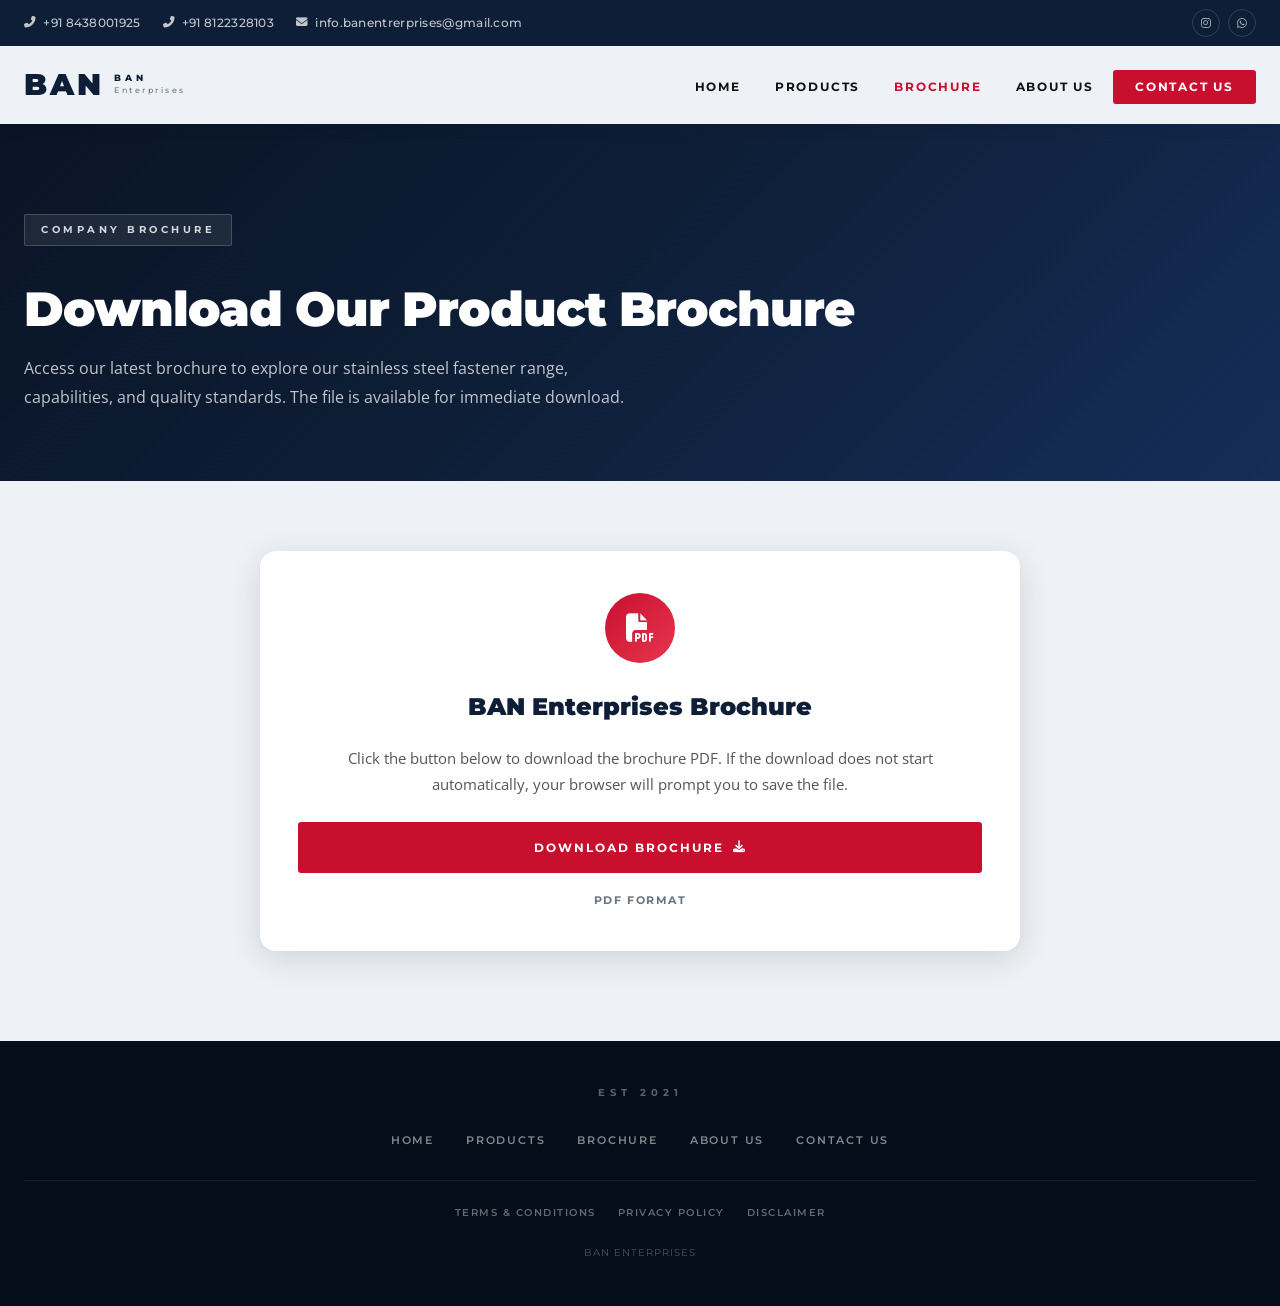
==== brochure.html @ c452292e "6th commit" ====
﻿<!DOCTYPE html>
<html lang="en">
<head>
    <meta charset="UTF-8">
    <meta name="viewport" content="width=device-width, initial-scale=1.0">
    <meta name="description" content="BAN Enterprises Brochure Download">
    <title>BAN Enterprises | Brochure</title>
    <link rel="preconnect" href="https://fonts.googleapis.com">
    <link rel="preconnect" href="https://fonts.gstatic.com" crossorigin>
    <link href="https://fonts.googleapis.com/css2?family=Montserrat:wght@300;400;500;600;700;800;900&family=Open+Sans:wght@300;400;500;600&display=swap" rel="stylesheet">
    <link rel="stylesheet" href="https://cdnjs.cloudflare.com/ajax/libs/font-awesome/6.5.0/css/all.min.css">
    <link rel="stylesheet" href="style.css">
    <style>
        .brochure-hero {
            background: linear-gradient(135deg, #0A1426 0%, var(--primary) 45%, var(--primary-mid) 100%);
            color: var(--white);
            padding: 90px 0 70px;
        }

        .brochure-hero .hero-tag {
            background: rgba(255,255,255,0.08);
            border: 1px solid rgba(255,255,255,0.18);
            color: rgba(255,255,255,0.82);
        }

        .brochure-hero h1 {
            font-family: var(--font-heading);
            font-size: 48px;
            font-weight: 900;
            line-height: 1.08;
            letter-spacing: -1px;
            margin: 16px 0 18px;
        }

        .brochure-hero p {
            font-size: 16px;
            color: rgba(255,255,255,0.75);
            max-width: 620px;
            line-height: 1.8;
        }

        .brochure-section {
            padding: 70px 0 90px;
        }

        .brochure-card {
            background: var(--white);
            border-radius: var(--radius-lg);
            box-shadow: var(--shadow-md);
            padding: 42px 38px;
            display: grid;
            gap: 18px;
            max-width: 760px;
            margin: 0 auto;
            text-align: center;
        }

        .brochure-icon {
            width: 70px;
            height: 70px;
            border-radius: 50%;
            margin: 0 auto 6px;
            display: flex;
            align-items: center;
            justify-content: center;
            background: linear-gradient(135deg, var(--accent) 0%, var(--accent-light) 100%);
            color: var(--white);
            font-size: 28px;
        }

        .brochure-card h2 {
            font-family: var(--font-heading);
            font-size: 24px;
            font-weight: 900;
            color: var(--primary);
        }

        .brochure-card p {
            font-size: 15px;
            color: var(--text-secondary);
            line-height: 1.75;
        }

        .download-btn {
            margin-top: 6px;
            justify-content: center;
        }

        .file-note {
            font-family: var(--font-heading);
            font-size: 11px;
            font-weight: 700;
            letter-spacing: 1.6px;
            color: var(--medium-gray);
            text-transform: uppercase;
        }

        @media (max-width: 768px) {
            .brochure-hero h1 { font-size: 36px; }
            .brochure-card { padding: 34px 24px; }
        }

        @media (max-width: 480px) {
            .brochure-hero h1 { font-size: 30px; }
        }
    </style>
</head>
<body>

    <!-- ===== TOP BAR ===== -->
    <div class="top-bar">
        <div class="container">
            <div class="top-bar-inner">
                <div class="top-contact">
                    <a href="tel:+918438001925"><i class="fas fa-phone-alt"></i> +91 8438001925</a>
                    <a href="tel:+918122328103"><i class="fas fa-phone-alt"></i> +91 8122328103</a>
                    <a href="info.banentrerprises@gmail.com"><i class="fas fa-envelope"></i> info.banentrerprises@gmail.com</a>
                </div>
                <div class="top-social">
                    <a href="https://instagram.com/bane.nterprises/" target="_blank" rel="noopener" aria-label="Instagram"><i class="fab fa-instagram"></i></a>
                    <a href="https://wa.me/918438001925" target="_blank" rel="noopener" aria-label="WhatsApp"><i class="fab fa-whatsapp"></i></a>
                </div>
            </div>
        </div>
    </div>

    <!-- ===== HEADER / NAVBAR ===== -->
    <header class="header" id="header">
        <div class="container">
            <nav class="navbar">
                <a href="index.html" class="logo">
                    <img src="https://media.siwindia.com/assets/images/siw-logo.webp"
                         alt="BAN Enterprises"
                         class="logo-img"
                         onerror="this.style.display='none'; document.querySelector('.logo-fallback').style.display='flex'">
                    <div class="logo-fallback">
                        <span class="logo-siw">BAN</span>
                        <div class="logo-sub">
                            <span>BAN</span>
                            <span>Enterprises</span>
                        </div>
                    </div>
                </a>
                <button class="hamburger" id="hamburger" aria-label="Toggle navigation" aria-expanded="false">
                    <span></span>
                    <span></span>
                    <span></span>
                </button>
                <ul class="nav-links" id="navLinks">
                    <li><a href="index.html" class="nav-item">HOME</a></li>
                    <li><a href="products.html" class="nav-item">PRODUCTS</a></li>
                    <li><a href="brochure.html" class="nav-item active">BROCHURE</a></li>
                    <li><a href="index.html#about" class="nav-item">ABOUT US</a></li>
                    <li><a href="index.html#contact" class="nav-item btn-nav">CONTACT US</a></li>
                </ul>
            </nav>
        </div>
    </header>

    <!-- ===== HERO ===== -->
    <section class="brochure-hero">
        <div class="container">
            <span class="hero-tag">COMPANY BROCHURE</span>
            <h1>Download Our Product Brochure</h1>
            <p>Access our latest brochure to explore our stainless steel fastener range, capabilities, and quality standards. The file is available for immediate download.</p>
        </div>
    </section>

    <!-- ===== BROCHURE DOWNLOAD ===== -->
    <section class="brochure-section">
        <div class="container">
            <div class="brochure-card">
                <div class="brochure-icon"><i class="fas fa-file-pdf"></i></div>
                <h2>BAN Enterprises Brochure</h2>
                <p>Click the button below to download the brochure PDF. If the download does not start automatically, your browser will prompt you to save the file.</p>
                <a class="btn btn-primary download-btn" href="assets/brochure.pdf" download>
                    DOWNLOAD BROCHURE <i class="fas fa-download"></i>
                </a>
                <div class="file-note">PDF FORMAT</div>
            </div>
        </div>
    </section>

    <!-- ===== FOOTER ===== -->
    <footer class="footer">
        <div class="container">
            <div class="footer-inner">
                <div class="footer-logo-wrap">
                    <img src="https://media.siwindia.com/assets/images/siw-logo.webp" alt="BAN Enterprises" class="footer-logo-img" onerror="this.style.display='none'">
                    <span class="est-badge">EST 2021</span>
                </div>
                <nav class="footer-nav" aria-label="Footer navigation">
                    <a href="index.html">HOME</a>
                    <a href="products.html">PRODUCTS</a>
                    <a href="brochure.html">BROCHURE</a>
                    <a href="index.html#about">ABOUT US</a>
                    <a href="index.html#contact">CONTACT US</a>
                </nav>
                <div class="footer-divider"></div>
                <div class="footer-legal">
                    <a href="#">TERMS &amp; CONDITIONS</a>
                    <a href="#">PRIVACY POLICY</a>
                    <a href="#">DISCLAIMER</a>
                </div>
                <div class="footer-credit">BAN Enterprises</div>
            </div>
        </div>
    </footer>

    <script src="script.js"></script>
</body>
</html>
---- style.css ----
/* ============================================================
   BAN Enterprises
   style.css
   ============================================================ */

/* ===== CSS VARIABLES ===== */
:root {
    --primary:       #0D1E36;
    --primary-mid:   #162D58;
    --primary-light: #1E3E78;
    --accent:        #C8102E;
    --accent-light:  #E8354F;
    --gold:          #D4AF37;
    --gold-light:    #F0CB5C;
    --white:         #FFFFFF;
    --page-bg:       #EEF2F6;
    --off-white:     #F3F6FA;
    --light-gray:    #E9ECEF;
    --medium-gray:   #6C757D;
    --dark-gray:     #343A40;
    --text-primary:  #111111;
    --text-secondary:#555555;
    --shadow-sm:     0 2px 10px rgba(0,0,0,0.06);
    --shadow:        0 4px 20px rgba(0,0,0,0.09);
    --shadow-md:     0 8px 32px rgba(0,0,0,0.13);
    --shadow-lg:     0 16px 50px rgba(0,0,0,0.18);
    --radius:        8px;
    --radius-lg:     16px;
    --transition:    0.3s ease;
    --font-heading:  'Montserrat', sans-serif;
    --font-body:     'Open Sans', sans-serif;
}

/* ===== RESET & BASE ===== */
*, *::before, *::after {
    box-sizing: border-box;
    margin: 0;
    padding: 0;
}

html {
    scroll-behavior: smooth;
    font-size: 16px;
}

body {
    font-family: var(--font-body);
    color: var(--text-primary);
    background: var(--page-bg);
    line-height: 1.65;
    overflow-x: hidden;
    -webkit-font-smoothing: antialiased;
}

img {
    max-width: 100%;
    height: auto;
    display: block;
}

a {
    text-decoration: none;
    color: inherit;
    transition: var(--transition);
}

ul { list-style: none; }

button { font-family: inherit; }

/* ===== CONTAINER ===== */
.container {
    max-width: 1280px;
    margin: 0 auto;
    padding: 0 24px;
}

/* ===== BUTTONS ===== */
.btn {
    display: inline-flex;
    align-items: center;
    gap: 9px;
    padding: 14px 32px;
    font-family: var(--font-heading);
    font-size: 12px;
    font-weight: 700;
    letter-spacing: 2px;
    text-transform: uppercase;
    border: 2px solid transparent;
    cursor: pointer;
    transition: var(--transition);
    border-radius: 3px;
    white-space: nowrap;
}

.btn-primary {
    background: var(--accent);
    color: var(--white);
    border-color: var(--accent);
}

.btn-primary:hover {
    background: var(--accent-light);
    border-color: var(--accent-light);
    transform: translateY(-2px);
    box-shadow: 0 8px 24px rgba(200,16,46,0.35);
}

.btn-outline {
    background: transparent;
    color: var(--primary);
    border-color: var(--primary);
}

.btn-outline:hover {
    background: var(--primary);
    color: var(--white);
    transform: translateY(-2px);
}

/* ===== SCROLL-REVEAL ===== */
.reveal {
    opacity: 0;
    transform: translateY(28px);
    transition: opacity 0.65s ease, transform 0.65s ease;
}

.reveal.revealed {
    opacity: 1;
    transform: translateY(0);
}

/* ===== TOP BAR ===== */
.top-bar {
    background: var(--primary);
    padding: 9px 0;
    position: relative;
    z-index: 1001;
}

.top-bar-inner {
    display: flex;
    justify-content: space-between;
    align-items: center;
}

.top-contact {
    display: flex;
    gap: 22px;
}

.top-contact a {
    color: rgba(255,255,255,0.75);
    display: flex;
    align-items: center;
    gap: 7px;
    font-family: var(--font-heading);
    font-size: 11.5px;
    font-weight: 500;
    letter-spacing: 0.3px;
}

.top-contact a:hover { color: var(--white); }

.top-social {
    display: flex;
    gap: 8px;
}

.top-social a {
    color: rgba(255,255,255,0.65);
    width: 28px;
    height: 28px;
    display: flex;
    align-items: center;
    justify-content: center;
    border-radius: 50%;
    font-size: 11px;
    transition: var(--transition);
    border: 1px solid rgba(255,255,255,0.15);
}

.top-social a:hover {
    background: var(--accent);
    border-color: var(--accent);
    color: var(--white);
}

/* ===== HEADER ===== */
.header {
    background: var(--page-bg);
    position: sticky;
    top: 0;
    z-index: 1000;
    box-shadow: 0 2px 16px rgba(0,0,0,0.07);
    transition: box-shadow var(--transition);
}

.header.scrolled {
    box-shadow: 0 4px 30px rgba(0,0,0,0.14);
}

.navbar {
    display: flex;
    align-items: center;
    justify-content: space-between;
    padding: 14px 0;
}

/* Logo */
.logo {
    display: flex;
    align-items: center;
    gap: 12px;
    flex-shrink: 0;
}

.logo-img {
    height: 50px;
    width: auto;
    object-fit: contain;
}

.logo-fallback {
    display: none;
    align-items: center;
    gap: 10px;
}

.logo-siw {
    font-family: var(--font-heading);
    font-size: 30px;
    font-weight: 900;
    color: var(--primary);
    letter-spacing: 3px;
}

.logo-sub {
    display: flex;
    flex-direction: column;
}

.logo-sub span:first-child {
    font-family: var(--font-heading);
    font-size: 9px;
    font-weight: 800;
    color: var(--primary);
    letter-spacing: 4px;
    line-height: 1.2;
}

.logo-sub span:last-child {
    font-family: var(--font-heading);
    font-size: 8px;
    font-weight: 500;
    color: var(--medium-gray);
    letter-spacing: 2.5px;
}

/* Nav Links */
.nav-links {
    display: flex;
    align-items: center;
    gap: 4px;
}

.nav-links .nav-item {
    font-family: var(--font-heading);
    font-size: 11.5px;
    font-weight: 700;
    letter-spacing: 1.8px;
    color: var(--text-primary);
    padding: 9px 15px;
    border-radius: 3px;
    transition: var(--transition);
    text-transform: uppercase;
}

.nav-links .nav-item:hover,
.nav-links .nav-item.active {
    color: var(--accent);
}

.nav-links .btn-nav {
    background: var(--accent);
    color: var(--white);
    padding: 10px 22px;
    border-radius: 3px;
    letter-spacing: 1.8px;
}

.nav-links .btn-nav:hover {
    background: var(--primary);
    color: var(--white);
}

/* Hamburger */
.hamburger {
    display: none;
    flex-direction: column;
    gap: 5px;
    cursor: pointer;
    background: none;
    border: none;
    padding: 6px;
}

.hamburger span {
    display: block;
    width: 24px;
    height: 2px;
    background: var(--primary);
    border-radius: 2px;
    transition: var(--transition);
    transform-origin: center;
}

.hamburger.active span:nth-child(1) { transform: rotate(45deg) translate(5px, 5px); }
.hamburger.active span:nth-child(2) { opacity: 0; transform: scaleX(0); }
.hamburger.active span:nth-child(3) { transform: rotate(-45deg) translate(5px, -5px); }

/* ===== SECTION COMMON ===== */
.section { padding: 96px 0; }

.section-label {
    display: inline-block;
    font-family: var(--font-heading);
    font-size: 10.5px;
    font-weight: 700;
    letter-spacing: 4px;
    color: var(--accent);
    text-transform: uppercase;
    margin-bottom: 12px;
}

.section-title {
    font-family: var(--font-heading);
    font-size: 40px;
    font-weight: 900;
    color: var(--primary);
    line-height: 1.08;
    letter-spacing: -0.5px;
}

.section-header {
    display: flex;
    flex-wrap: wrap;
    align-items: flex-end;
    justify-content: space-between;
    gap: 20px;
    margin-bottom: 52px;
}

.section-header.centered {
    flex-direction: column;
    align-items: center;
    text-align: center;
}

.section-header-text {
    display: flex;
    flex-direction: column;
}

/* ===== HERO SECTION ===== */
.hero {
    background: linear-gradient(135deg, #080f1e 0%, var(--primary) 40%, var(--primary-mid) 100%);
    min-height: 88vh;
    display: flex;
    flex-direction: column;
    justify-content: center;
    position: relative;
    overflow: hidden;
}

/* Subtle dot-grid overlay */
.hero::before {
    content: '';
    position: absolute;
    inset: 0;
    background-image: radial-gradient(rgba(255,255,255,0.04) 1px, transparent 1px);
    background-size: 32px 32px;
    pointer-events: none;
}

.hero-inner {
    display: flex;
    align-items: center;
    gap: 70px;
    padding: 80px 0 40px;
    position: relative;
    z-index: 1;
}

/* Hero Content */
.hero-content { flex: 1; }

.hero-tag {
    display: inline-block;
    background: rgba(255,255,255,0.08);
    border: 1px solid rgba(255,255,255,0.18);
    color: rgba(255,255,255,0.8);
    font-family: var(--font-heading);
    font-size: 10px;
    font-weight: 700;
    letter-spacing: 3.5px;
    text-transform: uppercase;
    padding: 7px 16px;
    border-radius: 2px;
    margin-bottom: 22px;
}

.hero-title {
    font-family: var(--font-heading);
    font-size: 58px;
    font-weight: 900;
    line-height: 1.05;
    letter-spacing: -1.5px;
    color: var(--white);
    margin-bottom: 22px;
}

.hero-title span {
    display: block;
    color: var(--gold);
}

.hero-desc {
    font-size: 17px;
    color: rgba(255,255,255,0.75);
    margin-bottom: 38px;
    max-width: 460px;
    line-height: 1.75;
}

.hero-cta { margin-bottom: 52px; }

/* Stats */
.hero-stats {
    display: flex;
    align-items: stretch;
    background: rgba(255,255,255,0.06);
    border: 1px solid rgba(255,255,255,0.12);
    border-radius: 8px;
    padding: 26px 30px;
    backdrop-filter: blur(8px);
    max-width: 600px;
}

.stat-item {
    flex: 1;
    display: flex;
    flex-direction: column;
    align-items: center;
    text-align: center;
}

.stat-val {
    display: flex;
    align-items: baseline;
    gap: 1px;
    line-height: 1;
    margin-bottom: 8px;
}

.stat-number {
    font-family: var(--font-heading);
    font-size: 42px;
    font-weight: 900;
    color: var(--gold);
    line-height: 1;
}

.stat-plus {
    font-family: var(--font-heading);
    font-size: 26px;
    font-weight: 900;
    color: var(--gold);
}

.stat-label {
    font-family: var(--font-heading);
    font-size: 10px;
    font-weight: 600;
    color: rgba(255,255,255,0.6);
    letter-spacing: 1.5px;
    text-transform: uppercase;
}

.stat-divider {
    width: 1px;
    background: rgba(255,255,255,0.15);
    margin: 0 18px;
    align-self: stretch;
}

/* Hero Image */
.hero-image {
    flex: 0 0 48%;
    display: flex;
    justify-content: center;
    align-items: center;
}

.hero-image img {
    max-height: 520px;
    width: auto;
    object-fit: contain;
    filter: drop-shadow(0 24px 48px rgba(0,0,0,0.35));
    animation: heroFloat 5s ease-in-out infinite;
}

@keyframes heroFloat {
    0%, 100% { transform: translateY(0px); }
    50%       { transform: translateY(-14px); }
}

/* Certifications Strip */
.hero-certifications {
    background: rgba(255,255,255,0.04);
    border-top: 1px solid rgba(255,255,255,0.08);
    padding: 26px 0;
    position: relative;
    z-index: 1;
}

.cert-label {
    font-family: var(--font-heading);
    font-size: 10px;
    font-weight: 700;
    letter-spacing: 3.5px;
    color: rgba(255,255,255,0.45);
    text-transform: uppercase;
    text-align: center;
    margin-bottom: 18px;
}

.cert-logos {
    display: flex;
    align-items: center;
    justify-content: center;
    gap: 44px;
    flex-wrap: wrap;
}

.cert-logos img {
    height: 52px;
    width: auto;
    object-fit: contain;
    filter: brightness(0) invert(1);
    opacity: 0.65;
    transition: var(--transition);
}

.cert-logos img:hover { opacity: 1; }

/* ===== PRODUCTS SECTION ===== */
.products-section { background: var(--off-white); }

.products-grid {
    display: grid;
    grid-template-columns: repeat(3, 1fr);
    gap: 24px;
}

.product-card {
    background: var(--white);
    border-radius: var(--radius);
    padding: 36px 30px;
    box-shadow: var(--shadow);
    transition: transform var(--transition), box-shadow var(--transition), border-color var(--transition);
    border-bottom: 3px solid transparent;
    position: relative;
    overflow: hidden;
}

.product-card::after {
    content: '';
    position: absolute;
    top: 0; left: 0; right: 0;
    height: 3px;
    background: var(--accent);
    transform: scaleX(0);
    transition: transform var(--transition);
    transform-origin: left;
}

.product-card:hover {
    transform: translateY(-7px);
    box-shadow: var(--shadow-lg);
    border-bottom-color: var(--accent);
}

.product-card:hover::after { transform: scaleX(1); }

.product-icon {
    width: 58px;
    height: 58px;
    background: linear-gradient(135deg, var(--primary) 0%, var(--primary-mid) 100%);
    border-radius: var(--radius);
    display: flex;
    align-items: center;
    justify-content: center;
    margin-bottom: 22px;
}

.product-icon i {
    color: var(--white);
    font-size: 22px;
}

.product-title {
    font-family: var(--font-heading);
    font-size: 14px;
    font-weight: 800;
    color: var(--primary);
    letter-spacing: 1px;
    margin-bottom: 13px;
    line-height: 1.35;
}

.product-desc {
    font-size: 14px;
    color: var(--text-secondary);
    line-height: 1.75;
    margin-bottom: 20px;
}

.product-link {
    display: inline-flex;
    align-items: center;
    gap: 6px;
    font-family: var(--font-heading);
    font-size: 11.5px;
    font-weight: 700;
    letter-spacing: 1px;
    color: var(--accent);
    text-transform: uppercase;
    transition: gap var(--transition);
}

.product-link:hover { gap: 11px; }

/* ===== INDUSTRIES SECTION ===== */
.industries-section {
    background: var(--primary);
    color: var(--white);
    padding-bottom: 0;
}

.industries-section .section-title { color: var(--white); }
.industries-section .section-label { color: var(--gold); }

.industries-grid {
    display: grid;
    grid-template-columns: repeat(5, 1fr);
    gap: 16px;
    margin-bottom: 52px;
}

.industry-card {
    border-radius: var(--radius);
    overflow: hidden;
    cursor: pointer;
    background: rgba(255,255,255,0.04);
    border: 1px solid rgba(255,255,255,0.08);
    transition: transform var(--transition), box-shadow var(--transition);
}

.industry-card:hover {
    transform: translateY(-5px);
    box-shadow: 0 12px 30px rgba(0,0,0,0.3);
}

.industry-img-wrap {
    aspect-ratio: 1 / 1;
    overflow: hidden;
}

.industry-img-wrap img {
    width: 100%;
    height: 100%;
    object-fit: cover;
    transition: transform 0.45s ease;
}

.industry-card:hover .industry-img-wrap img { transform: scale(1.08); }

.industry-card h3 {
    font-family: var(--font-heading);
    font-size: 11.5px;
    font-weight: 700;
    letter-spacing: 0.3px;
    color: var(--white);
    text-align: center;
    padding: 14px 10px;
    background: rgba(0,0,0,0.25);
    border-top: 1px solid rgba(255,255,255,0.08);
    line-height: 1.4;
}

.industries-cta {
    text-align: center;
    padding: 44px 0 56px;
}

/* Marquee */
.marquee-wrap {
    overflow: hidden;
    background: var(--accent);
    padding: 14px 0;
}

.marquee-track {
    display: flex;
    align-items: center;
    white-space: nowrap;
    animation: marqueeScroll 55s linear infinite;
    width: max-content;
}

.marquee-track span {
    font-family: var(--font-heading);
    font-size: 11.5px;
    font-weight: 600;
    letter-spacing: 1.5px;
    color: var(--white);
    text-transform: uppercase;
    padding: 0 18px;
}

.marquee-track .dot {
    color: rgba(255,255,255,0.45);
    padding: 0 2px;
    font-size: 18px;
    line-height: 0;
    vertical-align: middle;
}

.marquee-wrap:hover .marquee-track { animation-play-state: paused; }

@keyframes marqueeScroll {
    0%   { transform: translateX(0); }
    100% { transform: translateX(-50%); }
}

/* ===== TESTIMONIALS SECTION ===== */
.testimonials-section { background: var(--off-white); }

.testimonial-slider {
    position: relative;
    overflow: hidden;
    border-radius: var(--radius-lg);
}

.testimonial-track {
    display: flex;
    transition: transform 0.55s cubic-bezier(0.4, 0, 0.2, 1);
}

.testimonial-card {
    min-width: 100%;
    background: var(--white);
    border-radius: var(--radius-lg);
    padding: 72px 70px 60px;
    box-shadow: var(--shadow-md);
    position: relative;
    text-align: center;
}

.quote-icon {
    position: absolute;
    top: 36px;
    left: 48px;
    font-size: 52px;
    color: var(--accent);
    opacity: 0.12;
    line-height: 1;
}

.testimonial-text {
    font-size: 17px;
    color: var(--text-secondary);
    line-height: 1.85;
    max-width: 820px;
    margin: 0 auto 40px;
    font-style: italic;
}

.testimonial-author {
    display: flex;
    align-items: center;
    justify-content: center;
    gap: 14px;
}

.author-avatar {
    width: 50px;
    height: 50px;
    background: linear-gradient(135deg, var(--primary), var(--primary-mid));
    border-radius: 50%;
    display: flex;
    align-items: center;
    justify-content: center;
    flex-shrink: 0;
}

.author-avatar i { color: var(--white); font-size: 18px; }

.author-name {
    font-family: var(--font-heading);
    font-size: 13px;
    font-weight: 800;
    color: var(--primary);
    letter-spacing: 2.5px;
    text-transform: uppercase;
}

.slider-controls {
    display: flex;
    align-items: center;
    justify-content: center;
    gap: 18px;
    margin-top: 28px;
}

.slider-btn {
    width: 44px;
    height: 44px;
    border-radius: 50%;
    border: 2px solid var(--primary);
    background: transparent;
    color: var(--primary);
    display: flex;
    align-items: center;
    justify-content: center;
    cursor: pointer;
    font-size: 14px;
    transition: var(--transition);
}

.slider-btn:hover {
    background: var(--primary);
    color: var(--white);
}

.slider-dots { display: flex; gap: 8px; }

.slider-dot {
    width: 8px;
    height: 8px;
    border-radius: 50%;
    background: var(--light-gray);
    border: none;
    cursor: pointer;
    transition: var(--transition);
    padding: 0;
}

.slider-dot.active {
    background: var(--accent);
    width: 26px;
    border-radius: 4px;
}

/* ===== ABOUT SECTION ===== */
.about-section { padding: 0; }

.about-hero-img {
    position: relative;
    height: 420px;
    overflow: hidden;
}

.about-hero-img > img {
    width: 100%;
    height: 100%;
    object-fit: cover;
    object-position: center 30%;
}

.about-hero-overlay {
    position: absolute;
    inset: 0;
    background: linear-gradient(to right, rgba(8,15,30,0.92) 0%, rgba(13,30,54,0.65) 55%, rgba(13,30,54,0.15) 100%);
    display: flex;
    align-items: center;
    padding: 60px 0;
}

.about-hero-overlay h2 {
    font-family: var(--font-heading);
    font-size: 62px;
    font-weight: 900;
    color: var(--white);
    letter-spacing: -1.5px;
    line-height: 1;
}

.about-underline {
    width: 64px;
    height: 4px;
    background: var(--accent);
    margin-top: 16px;
    border-radius: 2px;
}

.about-body { padding: 72px 0; }

.about-content p {
    font-size: 17px;
    color: var(--text-secondary);
    line-height: 1.85;
    max-width: 800px;
    margin-bottom: 36px;
}

.about-content strong { color: var(--primary); }

/* ===== WHY CHOOSE US ===== */
.why-section { background: var(--off-white); }

.why-grid {
    display: grid;
    grid-template-columns: repeat(4, 1fr);
    gap: 24px;
    margin-bottom: 60px;
}

.why-card {
    background: var(--white);
    border-radius: var(--radius);
    padding: 40px 28px 36px;
    box-shadow: var(--shadow);
    transition: transform var(--transition), box-shadow var(--transition);
}

.why-card:hover {
    transform: translateY(-7px);
    box-shadow: var(--shadow-lg);
}

.why-icon {
    width: 56px;
    height: 56px;
    background: linear-gradient(135deg, var(--accent) 0%, var(--accent-light) 100%);
    border-radius: var(--radius);
    display: flex;
    align-items: center;
    justify-content: center;
    margin-bottom: 22px;
}

.why-icon i { color: var(--white); font-size: 22px; }

.why-title {
    font-family: var(--font-heading);
    font-size: 13.5px;
    font-weight: 800;
    color: var(--primary);
    letter-spacing: 0.5px;
    margin-bottom: 14px;
    line-height: 1.4;
}

.why-card p {
    font-size: 14px;
    color: var(--text-secondary);
    line-height: 1.75;
}

/* Showcase */
.showcase-images {
    display: flex;
    gap: 18px;
    align-items: center;
}

.showcase-img {
    flex: 1;
    border-radius: var(--radius);
    overflow: hidden;
    box-shadow: var(--shadow-md);
}

.showcase-img.featured { flex: 1.6; }

.showcase-img img {
    width: 100%;
    height: 280px;
    object-fit: cover;
    transition: transform 0.45s ease;
    display: block;
}

.showcase-img.featured img { height: 360px; }

.showcase-img:hover img { transform: scale(1.05); }

/* ===== CONTACT SECTION ===== */
.contact-section {
    background: linear-gradient(145deg, #080f1e 0%, var(--primary) 100%);
    color: var(--white);
}

.contact-inner {
    display: grid;
    grid-template-columns: 1.6fr 1fr;
    gap: 90px;
    align-items: start;
}

.contact-title { color: var(--white); margin-top: 10px; }

.contact-desc {
    font-size: 15px;
    color: rgba(255,255,255,0.68);
    margin-top: 14px;
    margin-bottom: 42px;
    line-height: 1.75;
}

/* Contact Form */
.contact-form .form-row {
    display: grid;
    grid-template-columns: 1fr 1fr;
    gap: 16px;
    margin-bottom: 16px;
}

.contact-form .form-group { display: flex; flex-direction: column; }

.contact-form .full-width { margin-bottom: 22px; }

.contact-form input,
.contact-form textarea {
    background: rgba(255,255,255,0.07);
    border: 1px solid rgba(255,255,255,0.13);
    color: var(--white);
    padding: 14px 17px;
    font-family: var(--font-heading);
    font-size: 10.5px;
    font-weight: 600;
    letter-spacing: 1.8px;
    border-radius: 4px;
    transition: var(--transition);
    outline: none;
    width: 100%;
}

.contact-form input::placeholder,
.contact-form textarea::placeholder {
    color: rgba(255,255,255,0.38);
}

.contact-form input:focus,
.contact-form textarea:focus {
    border-color: var(--gold);
    background: rgba(255,255,255,0.11);
}

.contact-form textarea { resize: vertical; }

.btn-submit {
    width: 100%;
    justify-content: center;
    margin-top: 6px;
}

/* Contact Info */
.contact-info-wrap {
    display: flex;
    flex-direction: column;
    gap: 32px;
    padding-top: 48px;
}

.contact-logo-area img {
    height: 56px;
    width: auto;
    filter: brightness(0) invert(1);
    opacity: 0.85;
}

.offices { display: flex; flex-direction: column; gap: 12px; }

.office-item {
    display: flex;
    align-items: center;
    gap: 14px;
    padding: 13px 16px;
    background: rgba(255,255,255,0.05);
    border: 1px solid rgba(255,255,255,0.09);
    border-radius: var(--radius);
}

.office-item > i {
    width: 36px;
    height: 36px;
    background: var(--accent);
    border-radius: 6px;
    display: flex;
    align-items: center;
    justify-content: center;
    color: var(--white);
    font-size: 13px;
    flex-shrink: 0;
}

.office-item div {
    display: flex;
    flex-direction: column;
    gap: 2px;
}

.office-item strong {
    font-family: var(--font-heading);
    font-size: 10px;
    font-weight: 800;
    letter-spacing: 2px;
    color: var(--gold);
    text-transform: uppercase;
}

.office-item span {
    font-size: 14px;
    color: rgba(255,255,255,0.72);
}

.contact-social {
    display: flex;
    gap: 10px;
    flex-wrap: wrap;
}

.contact-social a {
    width: 42px;
    height: 42px;
    background: rgba(255,255,255,0.08);
    border: 1px solid rgba(255,255,255,0.14);
    border-radius: 50%;
    display: flex;
    align-items: center;
    justify-content: center;
    color: rgba(255,255,255,0.65);
    font-size: 14px;
    transition: var(--transition);
}

.contact-social a:hover {
    background: var(--accent);
    border-color: var(--accent);
    color: var(--white);
    transform: translateY(-2px);
}

/* ===== FOOTER ===== */
.footer {
    background: #060d1a;
    padding: 44px 0;
}

.footer-inner {
    display: flex;
    flex-direction: column;
    align-items: center;
    gap: 24px;
    text-align: center;
}

.footer-logo-wrap {
    display: flex;
    flex-direction: column;
    align-items: center;
    gap: 8px;
}

.footer-logo-img {
    height: 46px;
    object-fit: contain;
    filter: brightness(0) invert(1);
    opacity: 0.85;
}

.est-badge {
    font-family: var(--font-heading);
    font-size: 9.5px;
    font-weight: 700;
    letter-spacing: 5px;
    color: rgba(255,255,255,0.35);
    text-transform: uppercase;
}

.footer-nav {
    display: flex;
    flex-wrap: wrap;
    justify-content: center;
    gap: 4px;
}

.footer-nav a {
    font-family: var(--font-heading);
    font-size: 10.5px;
    font-weight: 600;
    letter-spacing: 1.8px;
    color: rgba(255,255,255,0.5);
    padding: 7px 14px;
    transition: var(--transition);
    text-transform: uppercase;
}

.footer-nav a:hover { color: rgba(255,255,255,0.9); }

.footer-social {
    display: flex;
    gap: 10px;
}

.footer-social a {
    width: 38px;
    height: 38px;
    border: 1px solid rgba(255,255,255,0.14);
    border-radius: 50%;
    display: flex;
    align-items: center;
    justify-content: center;
    color: rgba(255,255,255,0.45);
    font-size: 12px;
    transition: var(--transition);
}

.footer-social a:hover {
    background: var(--accent);
    border-color: var(--accent);
    color: var(--white);
}

.footer-divider {
    width: 100%;
    height: 1px;
    background: rgba(255,255,255,0.07);
}

.footer-legal {
    display: flex;
    gap: 22px;
    flex-wrap: wrap;
    justify-content: center;
}

.footer-legal a {
    font-family: var(--font-heading);
    font-size: 9.5px;
    font-weight: 600;
    letter-spacing: 1.5px;
    color: rgba(255,255,255,0.38);
    transition: var(--transition);
    text-transform: uppercase;
}

.footer-legal a:hover { color: rgba(255,255,255,0.75); }

.footer-credit {
    font-family: var(--font-heading);
    font-size: 10px;
    letter-spacing: 1px;
    color: rgba(255,255,255,0.28);
    text-transform: uppercase;
}

.footer-credit a {
    color: rgba(255,255,255,0.45);
    font-weight: 700;
    transition: var(--transition);
}

.footer-credit a:hover { color: var(--gold); }

/* ===== RESPONSIVE — 1100px ===== */
@media (max-width: 1100px) {
    .hero-title { font-size: 50px; }
    .why-grid { grid-template-columns: repeat(2, 1fr); }
    .industries-grid { grid-template-columns: repeat(4, 1fr); }
    .products-grid { grid-template-columns: repeat(3, 1fr); }
    .contact-inner { gap: 60px; }
}

/* ===== RESPONSIVE — 940px ===== */
@media (max-width: 940px) {
    .section { padding: 72px 0; }
    .section-title { font-size: 32px; }

    .hero-inner {
        flex-direction: column;
        text-align: center;
        gap: 44px;
        padding-top: 60px;
    }

    .hero-title { font-size: 42px; }
    .hero-desc { max-width: 100%; margin-left: auto; margin-right: auto; }
    .hero-image { flex: unset; width: 100%; }
    .hero-image img { max-height: 340px; margin: auto; }
    .hero-stats { max-width: 100%; justify-content: space-around; }

    .products-grid { grid-template-columns: repeat(2, 1fr); }
    .why-grid { grid-template-columns: repeat(2, 1fr); }
    .contact-inner { grid-template-columns: 1fr; gap: 52px; }
    .contact-info-wrap { padding-top: 0; }

    .about-hero-overlay h2 { font-size: 48px; }
}

/* ===== RESPONSIVE — 768px ===== */
@media (max-width: 768px) {
    /* Mobile nav */
    .hamburger { display: flex; }

    .nav-links {
        position: fixed;
        top: 0; right: -100%;
        width: 280px;
        height: 100vh;
        background: var(--primary);
        flex-direction: column;
        justify-content: center;
        align-items: flex-start;
        padding: 50px 36px;
        gap: 4px;
        transition: right 0.35s cubic-bezier(0.4, 0, 0.2, 1);
        z-index: 998;
        box-shadow: -8px 0 40px rgba(0,0,0,0.4);
    }

    .nav-links.open { right: 0; }

    .nav-links .nav-item {
        color: rgba(255,255,255,0.8);
        font-size: 13px;
        padding: 13px 0;
        width: 100%;
    }

    .nav-links .nav-item:hover,
    .nav-links .nav-item.active { color: var(--gold); }

    .nav-links .btn-nav {
        background: var(--accent);
        color: var(--white);
        padding: 13px 22px;
        border-radius: 4px;
        margin-top: 10px;
        width: auto;
    }

    .top-contact { display: none; }

    .hero-title { font-size: 34px; letter-spacing: -0.5px; }
    .hero-stats { flex-direction: column; gap: 16px; padding: 22px; }
    .stat-divider { display: none; }
    .stat-item { flex-direction: row; gap: 14px; align-items: center; width: 100%; justify-content: center; }

    .products-grid { grid-template-columns: 1fr; }
    .industries-grid { grid-template-columns: repeat(2, 1fr); }
    .why-grid { grid-template-columns: 1fr; }

    .showcase-images { flex-direction: column; }
    .showcase-img img,
    .showcase-img.featured img { height: 220px; }

    .testimonial-card { padding: 50px 24px 44px; }
    .testimonial-text { font-size: 15px; }

    .contact-form .form-row { grid-template-columns: 1fr; }

    .about-hero-img { height: 300px; }
    .about-hero-overlay h2 { font-size: 38px; }
}

/* ===== RESPONSIVE — 480px ===== */
@media (max-width: 480px) {
    .container { padding: 0 16px; }
    .hero { min-height: auto; }
    .hero-title { font-size: 28px; }
    .hero-tag { font-size: 9px; letter-spacing: 2px; }
    .section-title { font-size: 26px; }
    .industries-grid { grid-template-columns: 1fr 1fr; }
    .cert-logos img { height: 36px; }
    .cert-logos { gap: 24px; }
    .contact-form .form-row { gap: 12px; margin-bottom: 12px; }
    .about-hero-overlay h2 { font-size: 30px; }
}
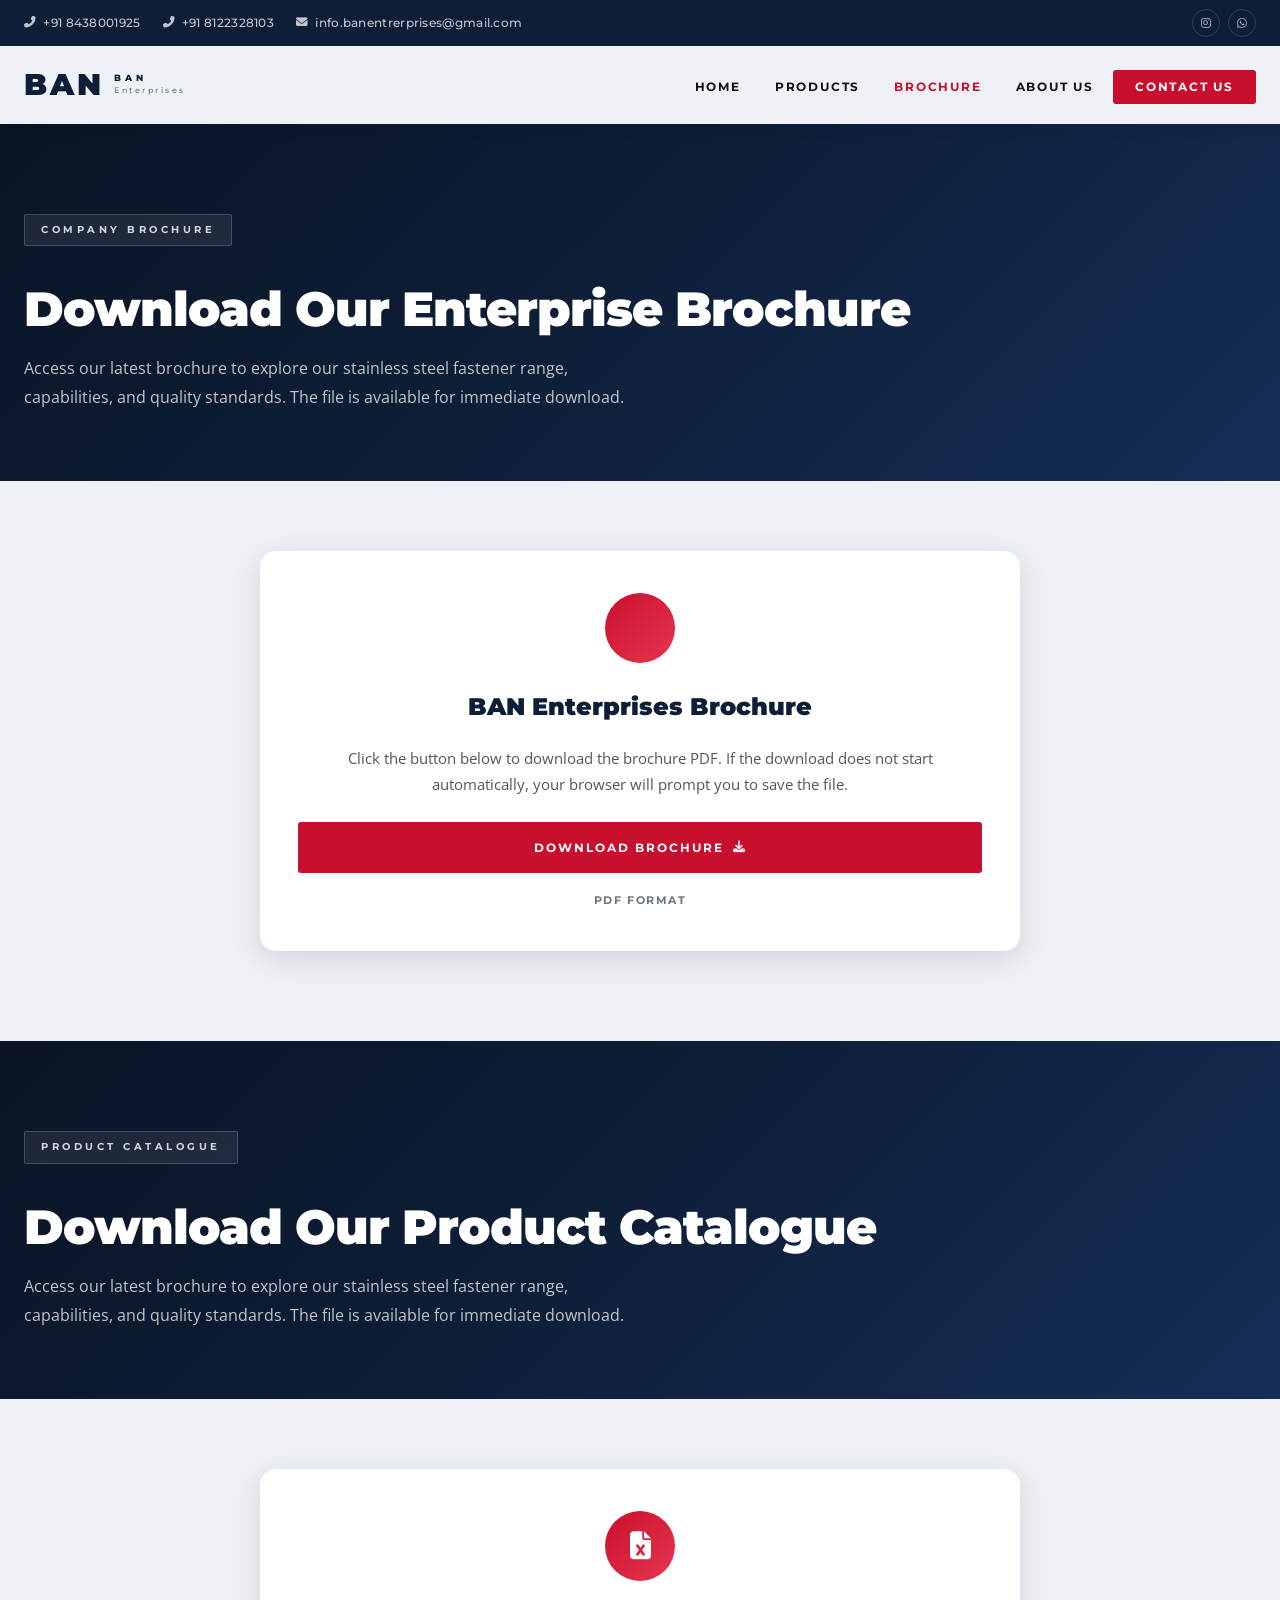
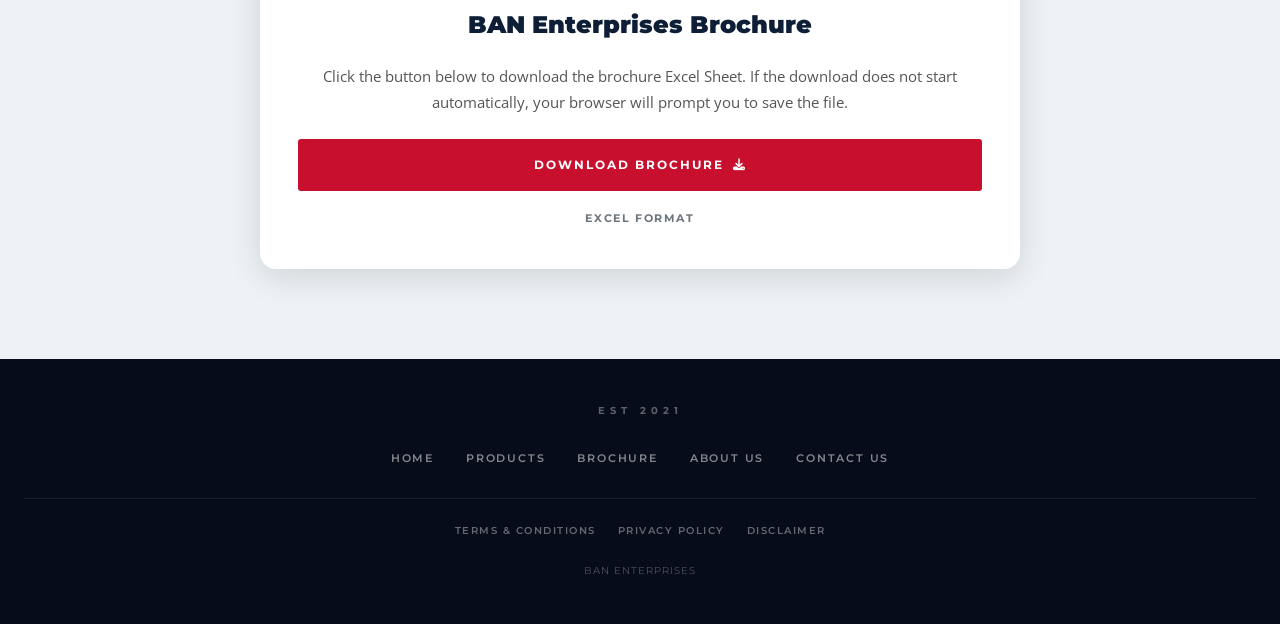
==== commit 475b1c00: "7th commit"" ====
--- a/brochure.html
+++ b/brochure.html
@@ -161,7 +161,7 @@
     <section class="brochure-hero">
         <div class="container">
             <span class="hero-tag">COMPANY BROCHURE</span>
-            <h1>Download Our Product Brochure</h1>
+            <h1>Download Our Enterprise Brochure</h1>
             <p>Access our latest brochure to explore our stainless steel fastener range, capabilities, and quality standards. The file is available for immediate download.</p>
         </div>
     </section>
@@ -170,13 +170,36 @@
     <section class="brochure-section">
         <div class="container">
             <div class="brochure-card">
-                <div class="brochure-icon"><i class="fas fa-file-pdf"></i></div>
+                <div class="brochure-icon"><i class="fas fa-file-pd"></i></div>
                 <h2>BAN Enterprises Brochure</h2>
                 <p>Click the button below to download the brochure PDF. If the download does not start automatically, your browser will prompt you to save the file.</p>
-                <a class="btn btn-primary download-btn" href="assets/brochure.pdf" download>
+                <a class="btn btn-primary download-btn" href="assets/brouchure.pdf" download>
                     DOWNLOAD BROCHURE <i class="fas fa-download"></i>
                 </a>
                 <div class="file-note">PDF FORMAT</div>
+            </div>
+        </div>
+    </section>
+    <!-- ===== HERO ===== -->
+    <section class="brochure-hero">
+        <div class="container">
+            <span class="hero-tag">Product Catalogue</span>
+            <h1>Download Our Product Catalogue</h1>
+            <p>Access our latest brochure to explore our stainless steel fastener range, capabilities, and quality standards. The file is available for immediate download.</p>
+        </div>
+    </section>
+
+    <!-- ===== BROCHURE DOWNLOAD ===== -->
+    <section class="brochure-section">
+        <div class="container">
+            <div class="brochure-card">
+                <div class="brochure-icon"><i class="fas fa-file-excel"></i></div>
+                <h2>BAN Enterprises Brochure</h2>
+                <p>Click the button below to download the brochure Excel Sheet. If the download does not start automatically, your browser will prompt you to save the file.</p>
+                <a class="btn btn-primary download-btn" href="assets/product.xlsx" download>
+                    DOWNLOAD BROCHURE <i class="fas fa-download"></i>
+                </a>
+                <div class="file-note">Excel FORMAT</div>
             </div>
         </div>
     </section>
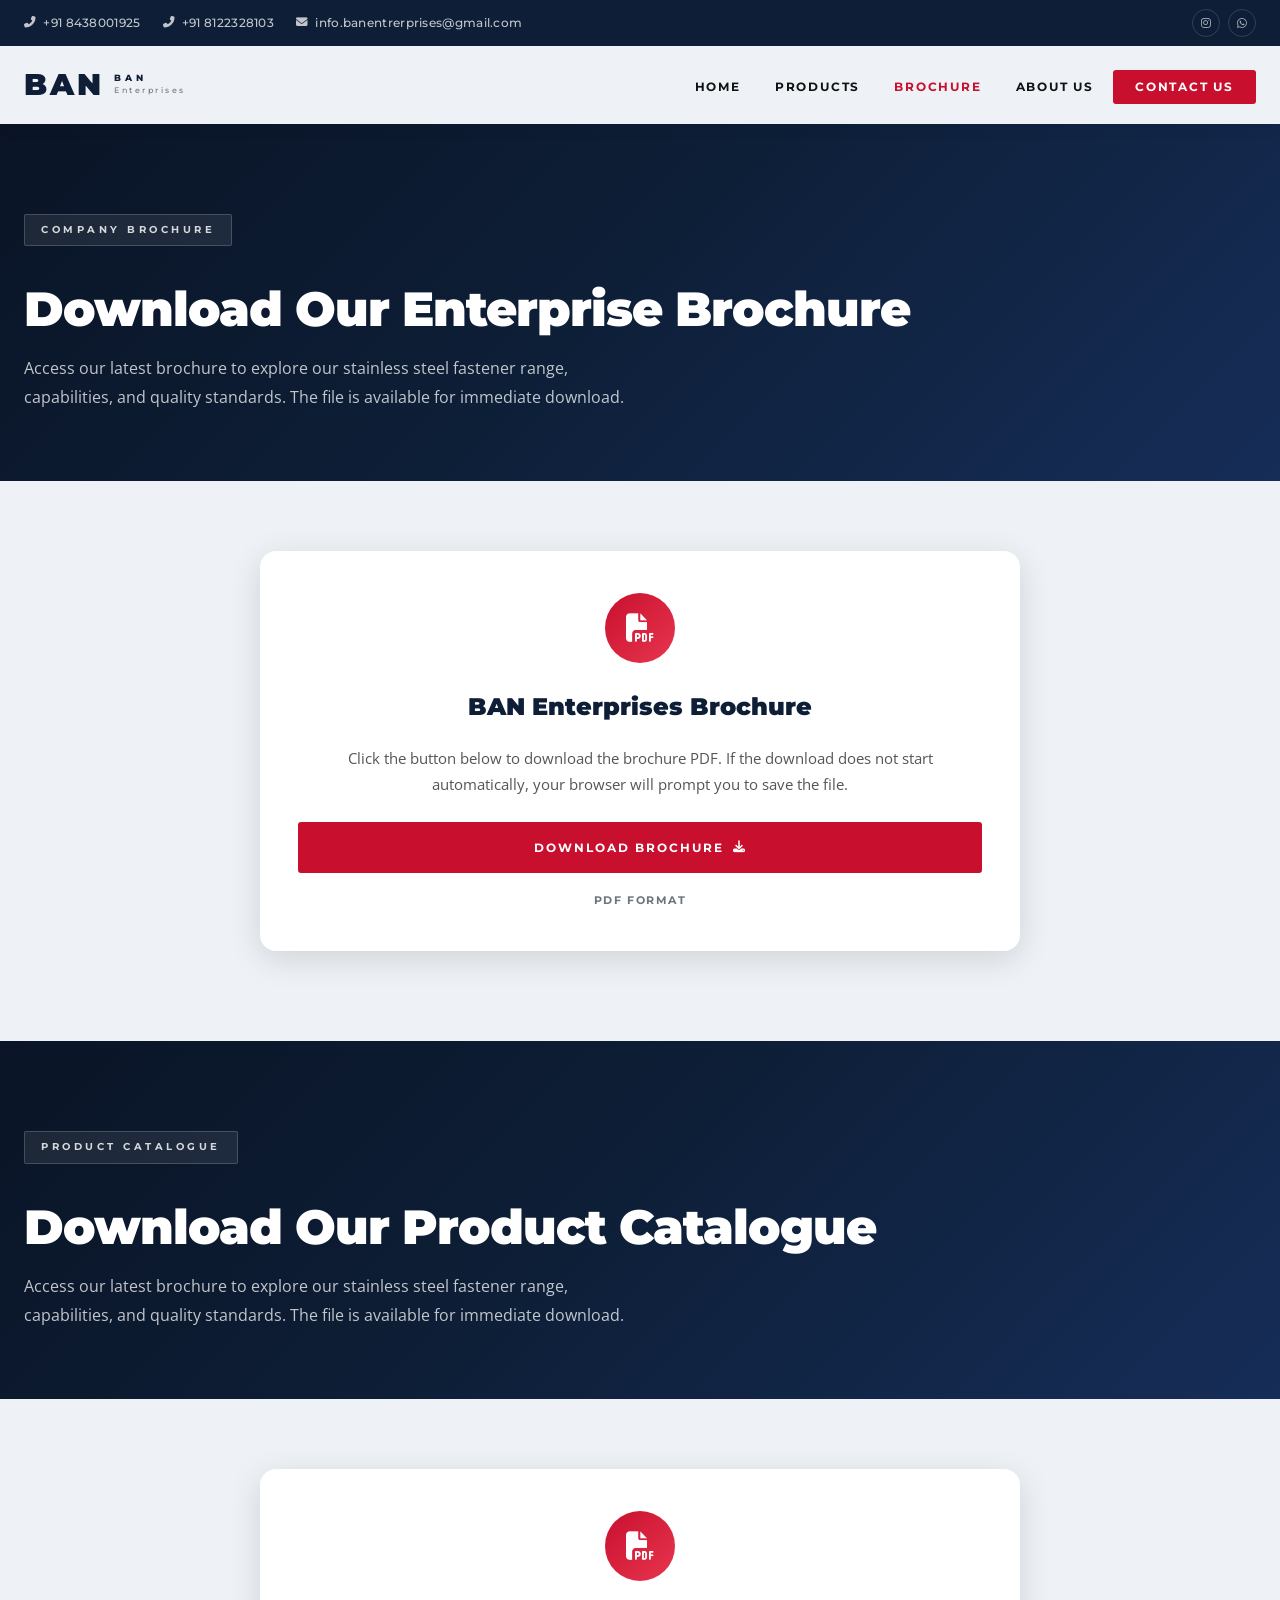
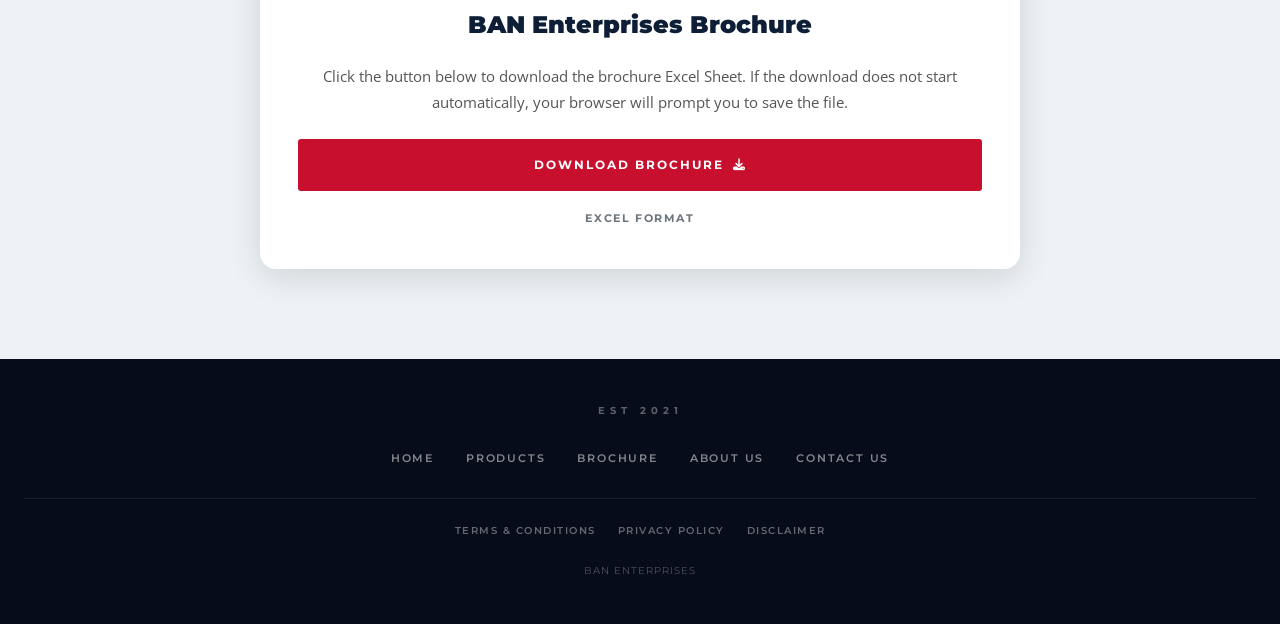
==== commit 6dcf97d9: "9th commit" ====
--- a/brochure.html
+++ b/brochure.html
@@ -170,7 +170,7 @@
     <section class="brochure-section">
         <div class="container">
             <div class="brochure-card">
-                <div class="brochure-icon"><i class="fas fa-file-pd"></i></div>
+                <div class="brochure-icon"><i class="fas fa-file-pdf"></i></div>
                 <h2>BAN Enterprises Brochure</h2>
                 <p>Click the button below to download the brochure PDF. If the download does not start automatically, your browser will prompt you to save the file.</p>
                 <a class="btn btn-primary download-btn" href="assets/brouchure.pdf" download>
@@ -193,7 +193,7 @@
     <section class="brochure-section">
         <div class="container">
             <div class="brochure-card">
-                <div class="brochure-icon"><i class="fas fa-file-excel"></i></div>
+                <div class="brochure-icon"><i class="fas fa-file-pdf"></i></div>
                 <h2>BAN Enterprises Brochure</h2>
                 <p>Click the button below to download the brochure Excel Sheet. If the download does not start automatically, your browser will prompt you to save the file.</p>
                 <a class="btn btn-primary download-btn" href="assets/product.xlsx" download>
--- a/style.css
+++ b/style.css
@@ -1370,6 +1370,15 @@
 
     .testimonial-card { padding: 50px 24px 44px; }
     .testimonial-text { font-size: 15px; }
+    .quote-icon {
+        position: static;
+        margin: 0 auto 18px;
+        font-size: 36px;
+        opacity: 0.18;
+    }
+    .testimonial-text { max-width: 100%; line-height: 1.6; }
+    .testimonial-author { flex-direction: column; gap: 10px; }
+    .author-name { letter-spacing: 1.5px; }
 
     .contact-form .form-row { grid-template-columns: 1fr; }
 
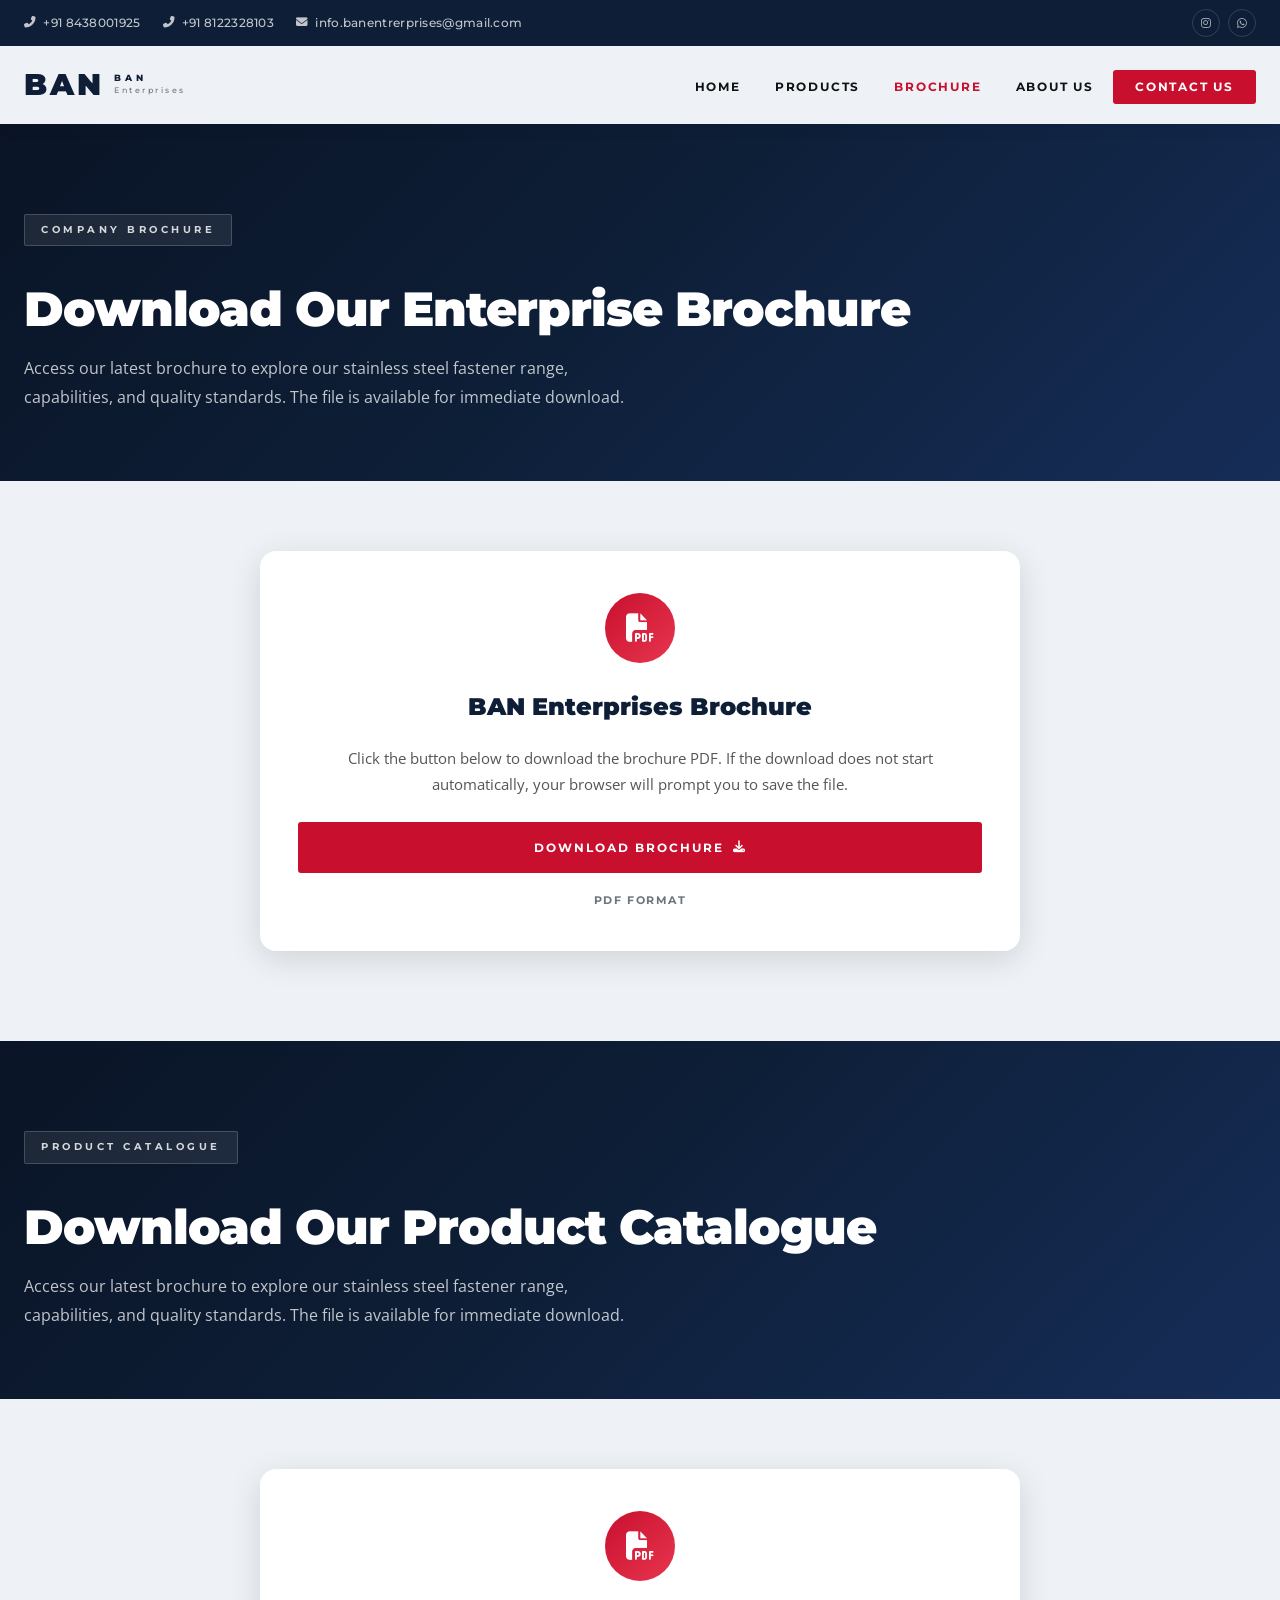
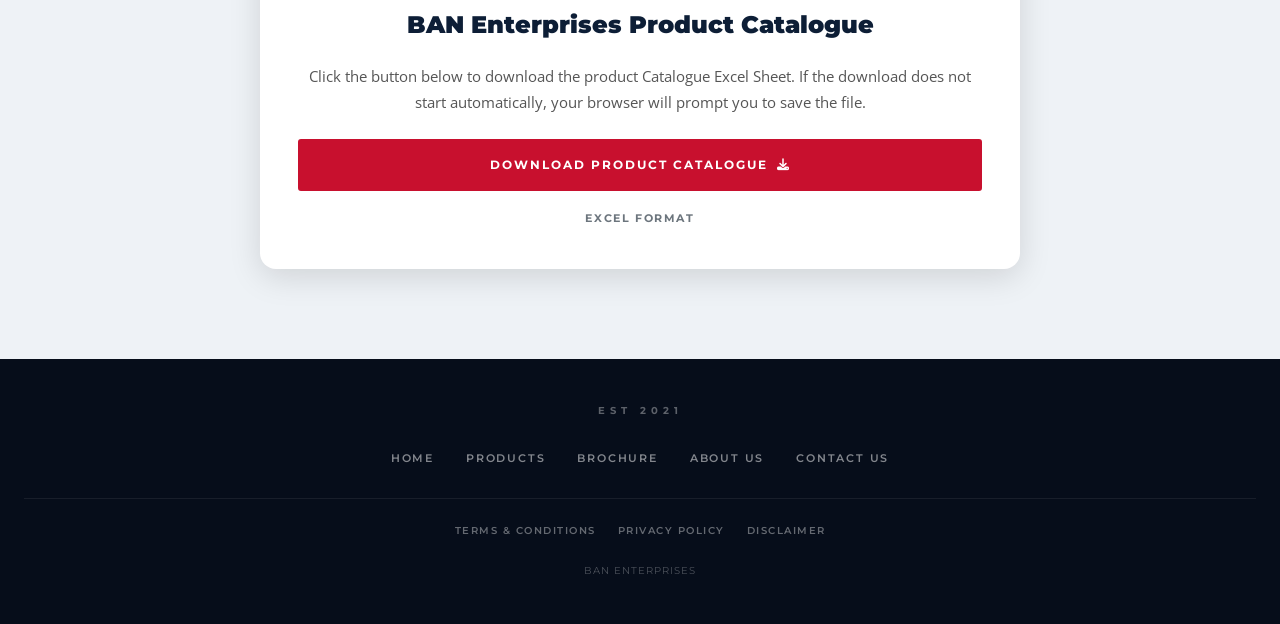
==== commit 21afce58: "10th commit" ====
--- a/brochure.html
+++ b/brochure.html
@@ -194,10 +194,10 @@
         <div class="container">
             <div class="brochure-card">
                 <div class="brochure-icon"><i class="fas fa-file-pdf"></i></div>
-                <h2>BAN Enterprises Brochure</h2>
-                <p>Click the button below to download the brochure Excel Sheet. If the download does not start automatically, your browser will prompt you to save the file.</p>
+                <h2>BAN Enterprises Product Catalogue</h2>
+                <p>Click the button below to download the product Catalogue Excel Sheet. If the download does not start automatically, your browser will prompt you to save the file.</p>
                 <a class="btn btn-primary download-btn" href="assets/product.xlsx" download>
-                    DOWNLOAD BROCHURE <i class="fas fa-download"></i>
+                    DOWNLOAD PRODUCT CATALOGUE <i class="fas fa-download"></i>
                 </a>
                 <div class="file-note">Excel FORMAT</div>
             </div>
